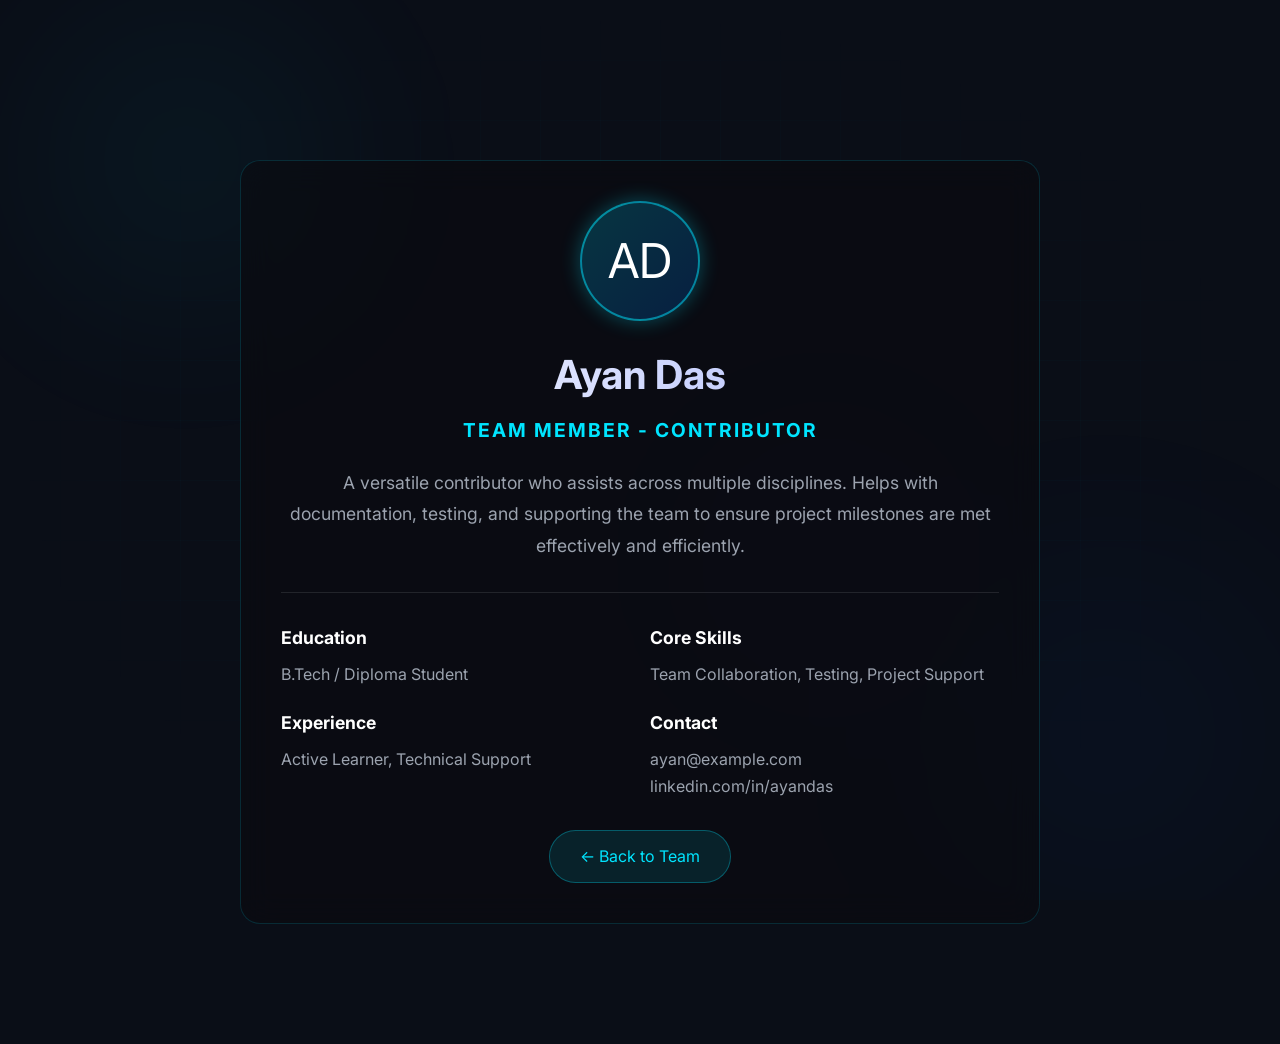
==== ayan.html @ 61c2eaf1 "Initial commit: Team About Us web page with member profiles" ====
<!DOCTYPE html>
<html lang="en">
<head>
    <meta charset="UTF-8">
    <meta name="viewport" content="width=device-width, initial-scale=1.0">
    <title>Ayan Das - Profile</title>
    <link rel="stylesheet" href="style.css">
    <style>
        .profile-wrapper {
            max-width: 800px;
            margin: 100px auto 40px auto;
            padding: 40px;
            background: rgba(10, 10, 15, 0.6);
            border: 1px solid rgba(0, 229, 255, 0.15);
            border-radius: 20px;
            backdrop-filter: blur(16px);
            text-align: center;
        }
        .profile-avatar {
            width: 120px;
            height: 120px;
            border-radius: 50%;
            background: linear-gradient(135deg, rgba(0, 229, 255, 0.2), rgba(0, 114, 255, 0.2));
            display: flex;
            align-items: center;
            justify-content: center;
            font-size: 3rem;
            color: #fff;
            margin: 0 auto 20px auto;
            border: 2px solid rgba(0, 229, 255, 0.5);
            box-shadow: 0 0 20px rgba(0, 229, 255, 0.3);
        }
        .profile-name {
            font-size: 2.5rem;
            margin-bottom: 5px;
            background: linear-gradient(to right, #fff, #a5b4fc);
            -webkit-background-clip: text;
            -webkit-text-fill-color: transparent;
        }
        .profile-role {
            font-size: 1.2rem;
            color: #00e5ff;
            margin-bottom: 20px;
            text-transform: uppercase;
            letter-spacing: 2px;
        }
        .profile-bio {
            color: #9ca3af;
            font-size: 1.1rem;
            line-height: 1.8;
            margin-bottom: 30px;
        }
        .profile-details {
            display: grid;
            grid-template-columns: 1fr 1fr;
            gap: 20px;
            text-align: left;
            margin-top: 30px;
            border-top: 1px solid rgba(255, 255, 255, 0.1);
            padding-top: 30px;
        }
        .detail-item h4 {
            color: #fff;
            font-size: 1.1rem;
            margin-bottom: 8px;
        }
        .detail-item p {
            color: #9ca3af;
        }
        .back-btn {
            display: inline-block;
            margin-top: 30px;
            padding: 12px 30px;
            background: rgba(0, 229, 255, 0.1);
            border: 1px solid rgba(0, 229, 255, 0.3);
            color: #00e5ff;
            text-decoration: none;
            border-radius: 30px;
            transition: all 0.3s ease;
        }
        .back-btn:hover {
            background: rgba(0, 229, 255, 0.2);
            box-shadow: 0 0 15px rgba(0, 229, 255, 0.4);
            color: #fff;
        }
        @media (max-width: 600px) {
            .profile-details {
                grid-template-columns: 1fr;
            }
        }
    </style>
</head>
<body>
    <div class="bg-canvas" aria-hidden="true">
        <div class="bg-orb bg-orb--cyan"></div>
        <div class="bg-orb bg-orb--blue"></div>
        <div class="bg-orb bg-orb--purple"></div>
    </div>
    <div class="bg-grid" aria-hidden="true"></div>

    <main class="page-wrapper">
        <div class="profile-wrapper">
            <div class="profile-avatar">AD</div>
            <h1 class="profile-name">Ayan Das</h1>
            <h2 class="profile-role">Team Member - Contributor</h2>
            <div class="profile-bio">
                A versatile contributor who assists across multiple disciplines. Helps with documentation, testing, and supporting the team to ensure project milestones are met effectively and efficiently.
            </div>
            
            <div class="profile-details">
                <div class="detail-item">
                    <h4>Education</h4>
                    <p>B.Tech / Diploma Student</p>
                </div>
                <div class="detail-item">
                    <h4>Core Skills</h4>
                    <p>Team Collaboration, Testing, Project Support</p>
                </div>
                <div class="detail-item">
                    <h4>Experience</h4>
                    <p>Active Learner, Technical Support</p>
                </div>
                <div class="detail-item">
                    <h4>Contact</h4>
                    <p>ayan@example.com <br> linkedin.com/in/ayandas</p>
                </div>
            </div>

            <a href="index.html" class="back-btn">← Back to Team</a>
        </div>
    </main>
</body>
</html>
---- style.css ----
/* ===== IMPORTS ===== */
@import url('https://fonts.googleapis.com/css2?family=Inter:wght@300;400;500;600;700;800;900&family=JetBrains+Mono:wght@400;500&display=swap');

/* ===== DESIGN TOKENS ===== */
:root {
  --bg-primary: #0a0e17;
  --bg-secondary: #0f1923;
  --bg-card: rgba(15, 25, 40, 0.85);
  --bg-card-hover: rgba(20, 35, 55, 0.9);
  --bg-glass: rgba(255, 255, 255, 0.03);
  --bg-glass-hover: rgba(255, 255, 255, 0.06);

  --accent-cyan: #00e5ff;
  --accent-blue: #0072ff;
  --accent-purple: #7c3aed;
  --accent-pink: #ec4899;
  --accent-teal: #14b8a6;

  --gradient-hero: linear-gradient(135deg, #0a0e17 0%, #0d1b2a 30%, #1b2838 60%, #0f1923 100%);
  --gradient-accent: linear-gradient(135deg, var(--accent-cyan), var(--accent-blue));
  --gradient-accent-warm: linear-gradient(135deg, var(--accent-purple), var(--accent-pink));
  --gradient-card: linear-gradient(145deg, rgba(0, 229, 255, 0.08) 0%, rgba(0, 114, 255, 0.04) 100%);
  --gradient-glow: radial-gradient(600px circle at var(--mouse-x, 50%) var(--mouse-y, 50%), rgba(0, 229, 255, 0.06), transparent 40%);

  --text-primary: #e8edf5;
  --text-secondary: #8b99ad;
  --text-muted: #5a6a80;
  --text-accent: var(--accent-cyan);

  --border-subtle: rgba(0, 229, 255, 0.08);
  --border-default: rgba(0, 229, 255, 0.15);
  --border-glow: rgba(0, 229, 255, 0.3);

  --shadow-sm: 0 2px 8px rgba(0, 0, 0, 0.3);
  --shadow-md: 0 8px 32px rgba(0, 0, 0, 0.4);
  --shadow-lg: 0 16px 64px rgba(0, 0, 0, 0.5);
  --shadow-glow: 0 0 30px rgba(0, 229, 255, 0.15);
  --shadow-glow-strong: 0 0 60px rgba(0, 229, 255, 0.25);

  --radius-sm: 8px;
  --radius-md: 14px;
  --radius-lg: 20px;
  --radius-xl: 28px;
  --radius-full: 9999px;

  --font-sans: 'Inter', -apple-system, BlinkMacSystemFont, 'Segoe UI', sans-serif;
  --font-mono: 'JetBrains Mono', ui-monospace, monospace;

  --transition-fast: 0.15s ease;
  --transition-base: 0.3s ease;
  --transition-slow: 0.5s ease;
  --transition-spring: 0.4s cubic-bezier(0.175, 0.885, 0.32, 1.275);
}

/* ===== RESET & BASE ===== */
*,
*::before,
*::after {
  box-sizing: border-box;
  margin: 0;
  padding: 0;
}

html {
  scroll-behavior: smooth;
  -webkit-font-smoothing: antialiased;
  -moz-osx-font-smoothing: grayscale;
}

body {
  font-family: var(--font-sans);
  background: var(--bg-primary);
  color: var(--text-primary);
  min-height: 100vh;
  overflow-x: hidden;
  line-height: 1.7;
}

a {
  text-decoration: none;
  color: inherit;
}

ul {
  list-style: none;
}

img {
  max-width: 100%;
  display: block;
}

/* ===== ANIMATED BACKGROUND ===== */
.bg-canvas {
  position: fixed;
  inset: 0;
  z-index: 0;
  overflow: hidden;
  pointer-events: none;
}

.bg-orb {
  position: absolute;
  border-radius: 50%;
  filter: blur(80px);
  opacity: 0.4;
  animation: orbFloat 20s ease-in-out infinite;
}

.bg-orb--cyan {
  width: 500px;
  height: 500px;
  background: radial-gradient(circle, rgba(0, 229, 255, 0.15), transparent 70%);
  top: -10%;
  left: -5%;
  animation-delay: 0s;
}

.bg-orb--blue {
  width: 600px;
  height: 600px;
  background: radial-gradient(circle, rgba(0, 114, 255, 0.12), transparent 70%);
  bottom: -15%;
  right: -10%;
  animation-delay: -7s;
}

.bg-orb--purple {
  width: 400px;
  height: 400px;
  background: radial-gradient(circle, rgba(124, 58, 237, 0.1), transparent 70%);
  top: 40%;
  right: 20%;
  animation-delay: -14s;
}

@keyframes orbFloat {

  0%,
  100% {
    transform: translate(0, 0) scale(1);
  }

  25% {
    transform: translate(30px, -50px) scale(1.1);
  }

  50% {
    transform: translate(-20px, 30px) scale(0.95);
  }

  75% {
    transform: translate(40px, 20px) scale(1.05);
  }
}

/* Particle grid */
.bg-grid {
  position: fixed;
  inset: 0;
  z-index: 0;
  background-image:
    linear-gradient(rgba(0, 229, 255, 0.03) 1px, transparent 1px),
    linear-gradient(90deg, rgba(0, 229, 255, 0.03) 1px, transparent 1px);
  background-size: 60px 60px;
  mask-image: radial-gradient(ellipse at center, black 30%, transparent 70%);
  -webkit-mask-image: radial-gradient(ellipse at center, black 30%, transparent 70%);
  pointer-events: none;
}

/* ===== MAIN CONTAINER ===== */
.page-wrapper {
  position: relative;
  z-index: 1;
  max-width: 1100px;
  margin: 0 auto;
  padding: 60px 24px 80px;
}

/* ===== HEADER / HERO ===== */
.hero {
  text-align: center;
  padding: 40px 0 60px;
  position: relative;
}

.hero__badge {
  display: inline-flex;
  align-items: center;
  gap: 8px;
  padding: 8px 20px;
  background: var(--bg-glass);
  border: 1px solid var(--border-subtle);
  border-radius: var(--radius-full);
  font-size: 0.8rem;
  font-weight: 500;
  color: var(--text-secondary);
  letter-spacing: 0.08em;
  text-transform: uppercase;
  margin-bottom: 32px;
  backdrop-filter: blur(12px);
  animation: fadeInDown 0.8s ease forwards;
}

.hero__badge-dot {
  width: 6px;
  height: 6px;
  border-radius: 50%;
  background: var(--accent-cyan);
  box-shadow: 0 0 8px var(--accent-cyan);
  animation: pulse 2s ease-in-out infinite;
}

@keyframes pulse {

  0%,
  100% {
    opacity: 1;
    transform: scale(1);
  }

  50% {
    opacity: 0.5;
    transform: scale(0.8);
  }
}

.hero__logo {
  width: 100px;
  height: 100px;
  margin: 0 auto 30px;
  position: relative;
  animation: fadeInUp 0.8s ease 0.2s both;
}

.hero__logo-ring {
  position: absolute;
  inset: -8px;
  border-radius: 50%;
  border: 2px solid var(--border-subtle);
  animation: spinSlow 20s linear infinite;
}

.hero__logo-ring::before {
  content: '';
  position: absolute;
  top: -3px;
  left: 50%;
  width: 6px;
  height: 6px;
  border-radius: 50%;
  background: var(--accent-cyan);
  box-shadow: 0 0 12px var(--accent-cyan);
}

@keyframes spinSlow {
  from {
    transform: rotate(0deg);
  }

  to {
    transform: rotate(360deg);
  }
}

.hero__logo-img {
  width: 100%;
  height: 100%;
  object-fit: contain;
  filter: drop-shadow(0 0 20px rgba(0, 229, 255, 0.4));
  position: relative;
  z-index: 1;
}

.hero__title {
  font-size: clamp(2.5rem, 6vw, 4rem);
  font-weight: 800;
  letter-spacing: -0.03em;
  line-height: 1.1;
  margin-bottom: 16px;
  animation: fadeInUp 0.8s ease 0.3s both;
}

.hero__title-gradient {
  background: var(--gradient-accent);
  -webkit-background-clip: text;
  -webkit-text-fill-color: transparent;
  background-clip: text;
}

.hero__subtitle {
  font-size: clamp(1rem, 2.5vw, 1.25rem);
  color: var(--text-secondary);
  max-width: 600px;
  margin: 0 auto 40px;
  font-weight: 400;
  line-height: 1.7;
  animation: fadeInUp 0.8s ease 0.4s both;
}

.hero__divider {
  width: 80px;
  height: 3px;
  background: var(--gradient-accent);
  border: none;
  border-radius: var(--radius-full);
  margin: 0 auto;
  animation: fadeInUp 0.8s ease 0.5s both;
}

/* ===== SECTION LAYOUT ===== */
.section {
  margin-top: 70px;
  animation: fadeInUp 0.8s ease forwards;
}

.section__header {
  display: flex;
  align-items: center;
  gap: 14px;
  margin-bottom: 28px;
}

.section__icon {
  width: 44px;
  height: 44px;
  border-radius: var(--radius-md);
  background: var(--gradient-card);
  border: 1px solid var(--border-subtle);
  display: flex;
  align-items: center;
  justify-content: center;
  color: var(--accent-cyan);
  font-size: 1.2rem;
  flex-shrink: 0;
}

.section__title {
  font-size: 1.5rem;
  font-weight: 700;
  letter-spacing: -0.02em;
  color: var(--text-primary);
}

/* ===== ABOUT CARD (Glassmorphism) ===== */
.about-card {
  background: var(--bg-card);
  border: 1px solid var(--border-subtle);
  border-radius: var(--radius-lg);
  padding: 40px;
  backdrop-filter: blur(20px);
  position: relative;
  overflow: hidden;
  transition: border-color var(--transition-base), box-shadow var(--transition-base);
}

.about-card:hover {
  border-color: var(--border-default);
  box-shadow: var(--shadow-glow);
}

.about-card::before {
  content: '';
  position: absolute;
  top: 0;
  left: 0;
  right: 0;
  height: 1px;
  background: linear-gradient(90deg, transparent, var(--accent-cyan), transparent);
  opacity: 0.5;
}

.about-card__text {
  font-size: 1.05rem;
  color: var(--text-secondary);
  line-height: 1.85;
  max-width: 800px;
}

/* ===== MISSION ITEMS ===== */
.mission-grid {
  display: grid;
  grid-template-columns: repeat(auto-fit, minmax(280px, 1fr));
  gap: 20px;
}

.mission-item {
  background: var(--bg-card);
  border: 1px solid var(--border-subtle);
  border-radius: var(--radius-md);
  padding: 28px;
  position: relative;
  overflow: hidden;
  transition: all var(--transition-base);
  cursor: default;
}

.mission-item:hover {
  border-color: var(--border-default);
  transform: translateY(-4px);
  box-shadow: var(--shadow-glow);
}

.mission-item::after {
  content: '';
  position: absolute;
  bottom: 0;
  left: 0;
  right: 0;
  height: 2px;
  background: var(--gradient-accent);
  transform: scaleX(0);
  transition: transform var(--transition-base);
}

.mission-item:hover::after {
  transform: scaleX(1);
}

.mission-item__icon {
  width: 40px;
  height: 40px;
  border-radius: var(--radius-sm);
  background: rgba(0, 229, 255, 0.1);
  display: flex;
  align-items: center;
  justify-content: center;
  margin-bottom: 16px;
  font-size: 1.1rem;
  color: var(--accent-cyan);
  transition: all var(--transition-base);
}

.mission-item:hover .mission-item__icon {
  background: rgba(0, 229, 255, 0.18);
  box-shadow: 0 0 20px rgba(0, 229, 255, 0.15);
}

.mission-item__title {
  font-size: 1rem;
  font-weight: 600;
  margin-bottom: 8px;
  color: var(--text-primary);
}

.mission-item__desc {
  font-size: 0.9rem;
  color: var(--text-secondary);
  line-height: 1.65;
}

/* ===== TEAM SECTION ===== */
.team-grid {
  display: grid;
  gap: 20px;
}

.team-grid--front {
  grid-template-columns: repeat(4, 1fr);
}

.team-grid--back {
  grid-template-columns: repeat(2, 1fr);
  max-width: 520px;
  margin: 20px auto 0;
}

.team-card {
  background: var(--bg-card);
  border: 1px solid var(--border-subtle);
  border-radius: var(--radius-lg);
  padding: 32px 24px;
  text-align: center;
  position: relative;
  overflow: hidden;
  transition: all var(--transition-base);
  cursor: default;
}

.team-card:hover {
  border-color: var(--border-glow);
  transform: translateY(-6px);
  box-shadow: var(--shadow-glow-strong);
}

.team-card__avatar {
  width: 80px;
  height: 80px;
  border-radius: 50%;
  margin: 0 auto 20px;
  position: relative;
}

.team-card__avatar-ring {
  position: absolute;
  inset: -4px;
  border-radius: 50%;
  border: 2px solid var(--border-default);
  transition: border-color var(--transition-base);
}

.team-card:hover .team-card__avatar-ring {
  border-color: var(--accent-cyan);
  box-shadow: 0 0 20px rgba(0, 229, 255, 0.2);
}

.team-card__avatar-inner {
  width: 100%;
  height: 100%;
  border-radius: 50%;
  display: flex;
  align-items: center;
  justify-content: center;
  font-size: 1.8rem;
  font-weight: 700;
  color: var(--accent-cyan);
  position: relative;
  overflow: hidden;
}

.team-card__avatar-bg {
  position: absolute;
  inset: 0;
  border-radius: 50%;
  opacity: 0.15;
}

/* Front row avatar backgrounds */
.team-grid--front .team-card:nth-child(1) .team-card__avatar-bg {
  background: var(--gradient-accent);
}

.team-grid--front .team-card:nth-child(2) .team-card__avatar-bg {
  background: linear-gradient(135deg, var(--accent-blue), var(--accent-purple));
}

.team-grid--front .team-card:nth-child(3) .team-card__avatar-bg {
  background: linear-gradient(135deg, var(--accent-pink), var(--accent-purple));
}

.team-grid--front .team-card:nth-child(4) .team-card__avatar-bg {
  background: linear-gradient(135deg, var(--accent-cyan), var(--accent-teal));
}

/* Back row avatar backgrounds */
.team-grid--back .team-card:nth-child(1) .team-card__avatar-bg {
  background: linear-gradient(135deg, var(--accent-teal), var(--accent-cyan));
}

.team-grid--back .team-card:nth-child(2) .team-card__avatar-bg {
  background: linear-gradient(135deg, var(--accent-blue), var(--accent-cyan));
}

/* Front row avatar text colors */
.team-grid--front .team-card:nth-child(1) .team-card__avatar-inner {
  color: var(--accent-cyan);
}

.team-grid--front .team-card:nth-child(2) .team-card__avatar-inner {
  color: var(--accent-purple);
}

.team-grid--front .team-card:nth-child(3) .team-card__avatar-inner {
  color: var(--accent-pink);
}

.team-grid--front .team-card:nth-child(4) .team-card__avatar-inner {
  color: var(--accent-cyan);
}

/* Back row avatar text colors */
.team-grid--back .team-card:nth-child(1) .team-card__avatar-inner {
  color: var(--accent-teal);
}

.team-grid--back .team-card:nth-child(2) .team-card__avatar-inner {
  color: var(--accent-cyan);
}

.team-card__name {
  font-size: 1.05rem;
  font-weight: 650;
  margin-bottom: 6px;
  color: var(--text-primary);
}

.team-card__role {
  font-size: 0.82rem;
  font-weight: 500;
  color: var(--text-muted);
  letter-spacing: 0.03em;
  text-transform: uppercase;
}

.team-card__role-tag {
  display: inline-block;
  margin-top: 10px;
  padding: 4px 14px;
  background: rgba(0, 229, 255, 0.08);
  border: 1px solid var(--border-subtle);
  border-radius: var(--radius-full);
  font-size: 0.72rem;
  font-weight: 500;
  color: var(--accent-cyan);
  letter-spacing: 0.04em;
  text-transform: uppercase;
}

/* Front row role-tag colors */
.team-grid--front .team-card:nth-child(2) .team-card__role-tag {
  background: rgba(124, 58, 237, 0.08);
  border-color: rgba(124, 58, 237, 0.15);
  color: var(--accent-purple);
}

.team-grid--front .team-card:nth-child(3) .team-card__role-tag {
  background: rgba(236, 72, 153, 0.08);
  border-color: rgba(236, 72, 153, 0.15);
  color: var(--accent-pink);
}

.team-grid--front .team-card:nth-child(4) .team-card__role-tag {
  background: rgba(20, 184, 166, 0.08);
  border-color: rgba(20, 184, 166, 0.15);
  color: var(--accent-teal);
}

/* Back row role-tag colors */
.team-grid--back .team-card:nth-child(1) .team-card__role-tag {
  background: rgba(20, 184, 166, 0.08);
  border-color: rgba(20, 184, 166, 0.15);
  color: var(--accent-teal);
}

.team-grid--back .team-card:nth-child(2) .team-card__role-tag {
  background: rgba(0, 114, 255, 0.08);
  border-color: rgba(0, 114, 255, 0.15);
  color: var(--accent-blue);
}

/* ===== STATS BAR ===== */
.stats-bar {
  display: grid;
  grid-template-columns: repeat(auto-fit, minmax(150px, 1fr));
  gap: 20px;
  margin-top: 70px;
}

.stat {
  text-align: center;
  padding: 28px 16px;
  background: var(--bg-card);
  border: 1px solid var(--border-subtle);
  border-radius: var(--radius-md);
  transition: all var(--transition-base);
}

.stat:hover {
  border-color: var(--border-default);
  transform: translateY(-2px);
}

.stat__value {
  font-size: 2rem;
  font-weight: 800;
  background: var(--gradient-accent);
  -webkit-background-clip: text;
  -webkit-text-fill-color: transparent;
  background-clip: text;
  line-height: 1.2;
  margin-bottom: 6px;
}

.stat__label {
  font-size: 0.82rem;
  color: var(--text-muted);
  font-weight: 500;
  text-transform: uppercase;
  letter-spacing: 0.06em;
}

/* ===== CTA SECTION ===== */
.cta {
  margin-top: 80px;
  text-align: center;
  padding: 50px 30px;
  background: var(--bg-card);
  border: 1px solid var(--border-subtle);
  border-radius: var(--radius-xl);
  position: relative;
  overflow: hidden;
}

.cta::before {
  content: '';
  position: absolute;
  inset: 0;
  background: var(--gradient-card);
  pointer-events: none;
}

.cta__title {
  font-size: 1.6rem;
  font-weight: 700;
  margin-bottom: 12px;
  position: relative;
}

.cta__desc {
  font-size: 1rem;
  color: var(--text-secondary);
  margin-bottom: 30px;
  position: relative;
}

.cta__btn {
  display: inline-flex;
  align-items: center;
  gap: 10px;
  padding: 16px 36px;
  background: var(--gradient-accent);
  color: var(--bg-primary);
  border: none;
  border-radius: var(--radius-full);
  font-family: var(--font-sans);
  font-size: 1rem;
  font-weight: 600;
  cursor: pointer;
  position: relative;
  overflow: hidden;
  transition: all var(--transition-base);
  box-shadow: 0 4px 20px rgba(0, 229, 255, 0.3);
  text-decoration: none;
}

.cta__btn:hover {
  transform: translateY(-2px);
  box-shadow: 0 8px 30px rgba(0, 229, 255, 0.45);
}

.cta__btn::after {
  content: '';
  position: absolute;
  inset: 0;
  background: linear-gradient(135deg, rgba(255, 255, 255, 0.2), transparent);
  opacity: 0;
  transition: opacity var(--transition-base);
}

.cta__btn:hover::after {
  opacity: 1;
}

.cta__btn-arrow {
  transition: transform var(--transition-base);
}

.cta__btn:hover .cta__btn-arrow {
  transform: translateX(4px);
}

/* ===== FOOTER ===== */
.footer {
  margin-top: 80px;
  padding: 30px 0;
  border-top: 1px solid var(--border-subtle);
  text-align: center;
}

.footer__text {
  font-size: 0.85rem;
  color: var(--text-muted);
}

.footer__heart {
  color: var(--accent-pink);
  display: inline-block;
  animation: heartbeat 1.5s ease-in-out infinite;
}

@keyframes heartbeat {

  0%,
  100% {
    transform: scale(1);
  }

  50% {
    transform: scale(1.2);
  }
}

/* ===== SCROLL ANIMATIONS ===== */
@keyframes fadeInUp {
  from {
    opacity: 0;
    transform: translateY(30px);
  }

  to {
    opacity: 1;
    transform: translateY(0);
  }
}

@keyframes fadeInDown {
  from {
    opacity: 0;
    transform: translateY(-20px);
  }

  to {
    opacity: 1;
    transform: translateY(0);
  }
}

.reveal {
  opacity: 0;
  transform: translateY(30px);
  transition: opacity 0.7s ease, transform 0.7s ease;
}

.reveal.visible {
  opacity: 1;
  transform: translateY(0);
}

.reveal--delay-1 {
  transition-delay: 0.1s;
}

.reveal--delay-2 {
  transition-delay: 0.2s;
}

.reveal--delay-3 {
  transition-delay: 0.3s;
}

.reveal--delay-4 {
  transition-delay: 0.4s;
}

.reveal--delay-5 {
  transition-delay: 0.5s;
}

.reveal--delay-6 {
  transition-delay: 0.6s;
}

/* ===== FLOATING CORNER DECORATION ===== */
.corner-deco {
  position: fixed;
  bottom: 30px;
  right: 30px;
  opacity: 0.4;
  z-index: 0;
  animation: spinSlow 30s linear infinite;
  pointer-events: none;
}

/* ===== RESPONSIVE ===== */
@media (max-width: 768px) {
  .page-wrapper {
    padding: 30px 16px 50px;
  }

  .hero {
    padding: 20px 0 40px;
  }

  .about-card {
    padding: 28px 22px;
  }

  .team-grid--front {
    grid-template-columns: repeat(2, 1fr);
    gap: 14px;
  }

  .team-grid--back {
    max-width: 100%;
    grid-template-columns: repeat(2, 1fr);
    gap: 14px;
  }

  .team-card {
    padding: 24px 16px;
  }

  .team-card__avatar {
    width: 64px;
    height: 64px;
  }

  .stats-bar {
    grid-template-columns: repeat(2, 1fr);
  }

  .mission-grid {
    grid-template-columns: 1fr;
  }

  .cta {
    padding: 36px 20px;
  }
}

@media (max-width: 480px) {
  .team-grid--front {
    grid-template-columns: 1fr 1fr;
  }

  .team-grid--back {
    grid-template-columns: 1fr 1fr;
  }

  .stats-bar {
    grid-template-columns: 1fr 1fr;
    gap: 12px;
  }

  .stat {
    padding: 20px 12px;
  }

  .stat__value {
    font-size: 1.5rem;
  }
}
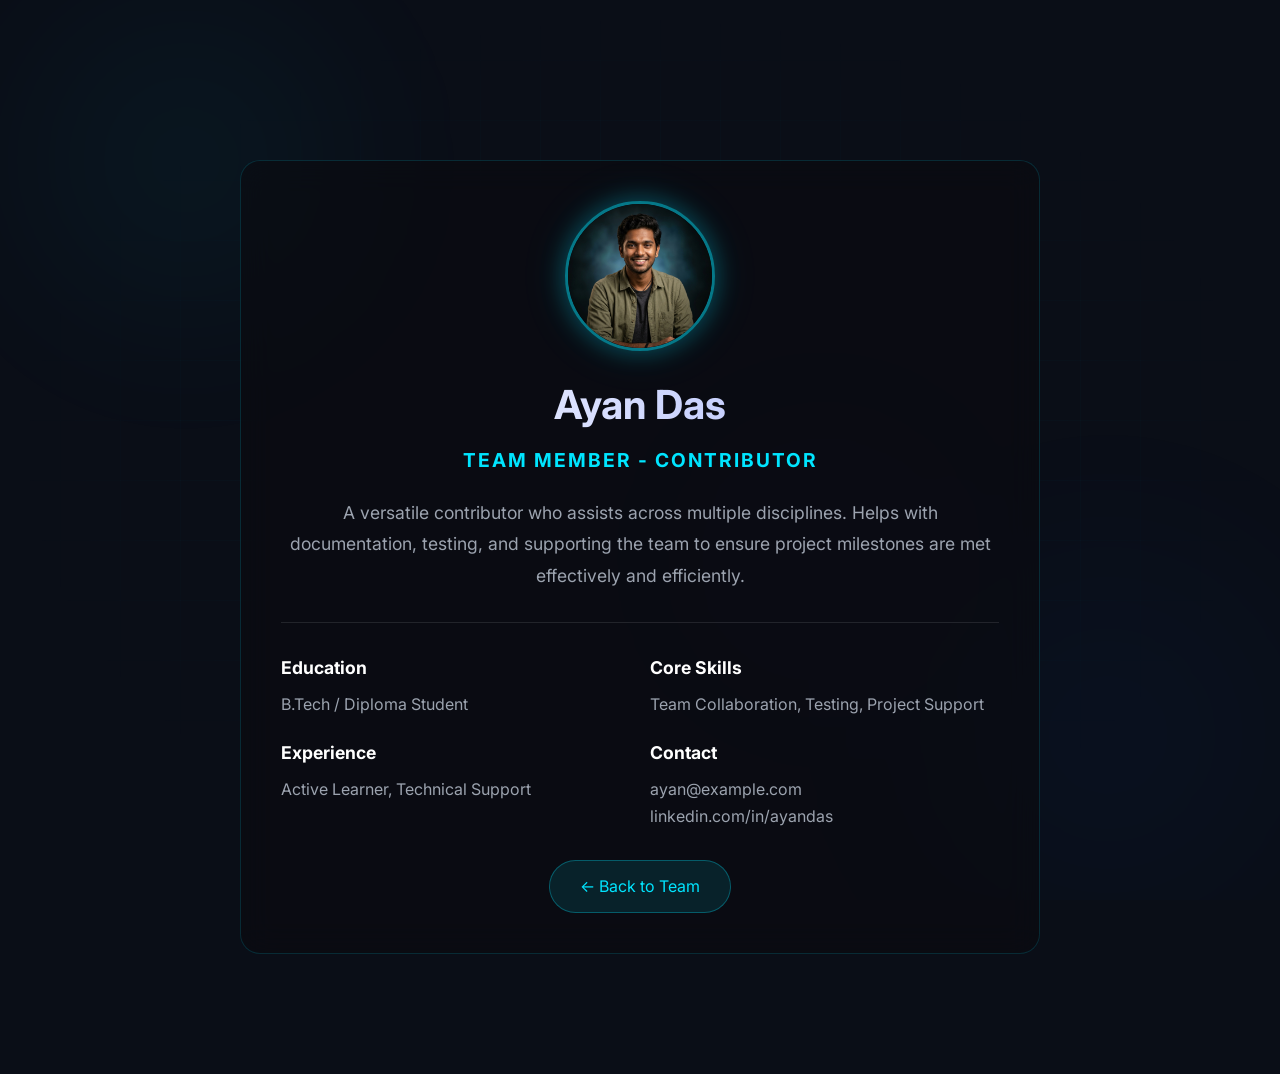
==== commit 538a0e85: "Add member profile images and update Who We Are section" ====
--- a/ayan.html
+++ b/ayan.html
@@ -17,18 +17,19 @@
             text-align: center;
         }
         .profile-avatar {
-            width: 120px;
-            height: 120px;
+            width: 150px;
+            height: 150px;
             border-radius: 50%;
-            background: linear-gradient(135deg, rgba(0, 229, 255, 0.2), rgba(0, 114, 255, 0.2));
-            display: flex;
-            align-items: center;
-            justify-content: center;
-            font-size: 3rem;
-            color: #fff;
             margin: 0 auto 20px auto;
-            border: 2px solid rgba(0, 229, 255, 0.5);
-            box-shadow: 0 0 20px rgba(0, 229, 255, 0.3);
+            border: 3px solid rgba(0, 229, 255, 0.5);
+            box-shadow: 0 0 25px rgba(0, 229, 255, 0.3), 0 0 50px rgba(0, 229, 255, 0.1);
+            overflow: hidden;
+        }
+        .profile-avatar img {
+            width: 100%;
+            height: 100%;
+            object-fit: cover;
+            display: block;
         }
         .profile-name {
             font-size: 2.5rem;
@@ -100,7 +101,7 @@
 
     <main class="page-wrapper">
         <div class="profile-wrapper">
-            <div class="profile-avatar">AD</div>
+            <div class="profile-avatar"><img src="images/ayan.png" alt="Ayan Das"></div>
             <h1 class="profile-name">Ayan Das</h1>
             <h2 class="profile-role">Team Member - Contributor</h2>
             <div class="profile-bio">
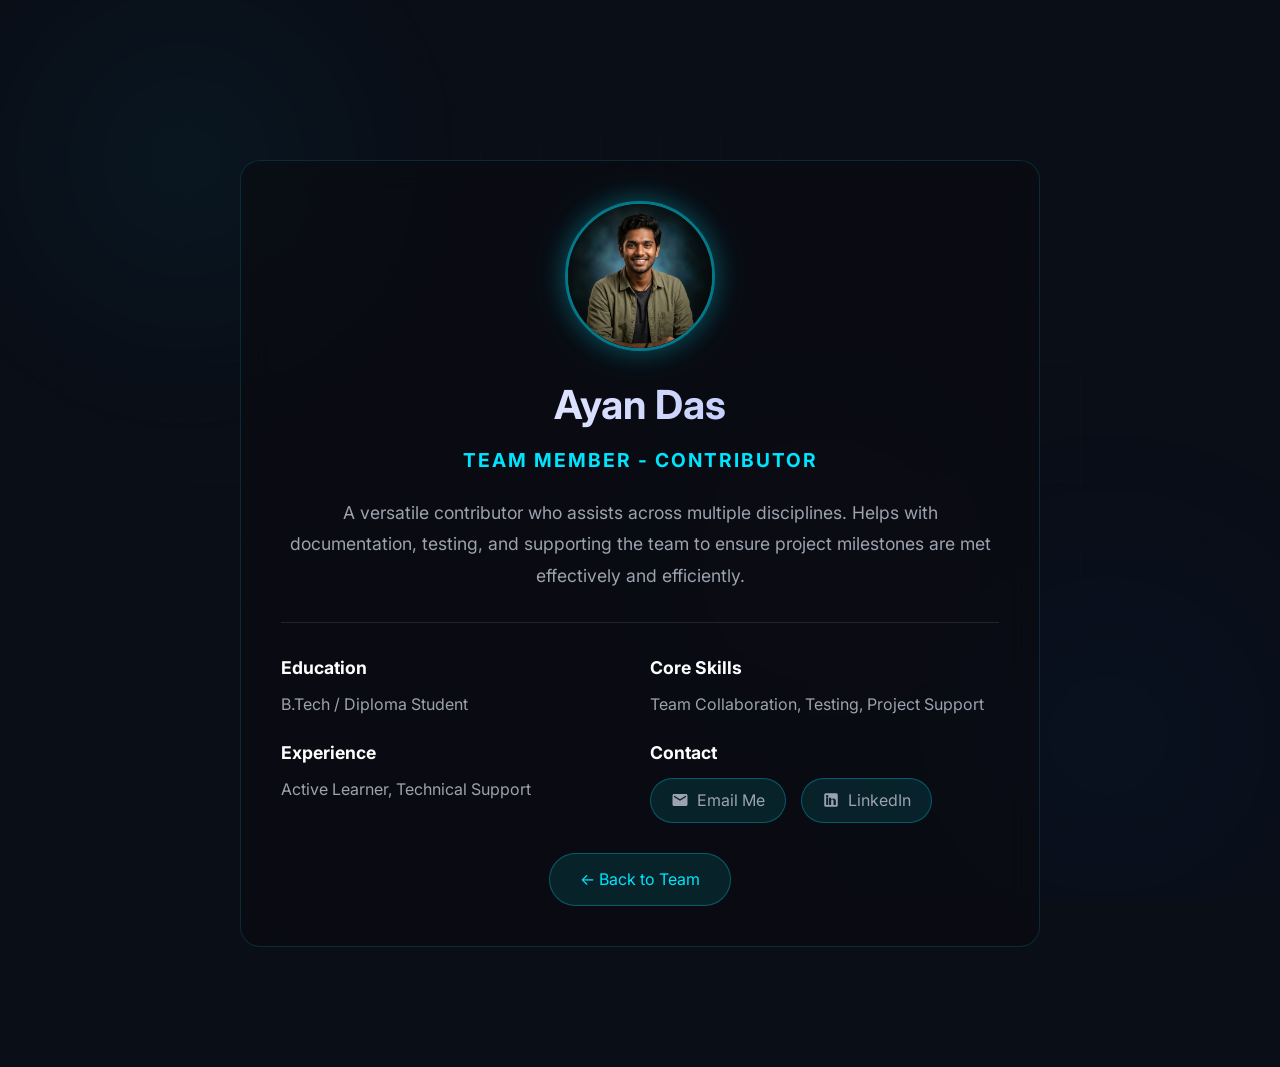
==== commit 61fc139c: "Enhance team member profiles with clickable mail buttons and image modal" ====
--- a/ayan.html
+++ b/ayan.html
@@ -68,6 +68,18 @@
         .detail-item p {
             color: #9ca3af;
         }
+
+        .detail-item a {
+            color: #9ca3af;
+            text-decoration: none;
+            transition: color 0.3s ease;
+        }
+
+        .detail-item a:hover {
+            color: #00e5ff;
+            text-decoration: underline;
+        }
+
         .back-btn {
             display: inline-block;
             margin-top: 30px;
@@ -88,6 +100,67 @@
             .profile-details {
                 grid-template-columns: 1fr;
             }
+        }
+        /* Image Modal Styles */
+        .image-modal {
+            display: none;
+            position: fixed;
+            z-index: 1000;
+            padding-top: 50px;
+            left: 0;
+            top: 0;
+            width: 100%;
+            height: 100%;
+            background-color: rgba(10, 14, 23, 0.9);
+            backdrop-filter: blur(10px);
+            opacity: 0;
+            transition: opacity 0.3s ease;
+        }
+
+        .image-modal.show {
+            display: flex;
+            justify-content: center;
+            align-items: center;
+            padding-top: 0;
+            opacity: 1;
+        }
+
+        .modal-content {
+            margin: auto;
+            display: block;
+            width: 90%;
+            max-width: 400px;
+            border-radius: 50%;
+            border: 4px solid #00e5ff;
+            box-shadow: 0 0 50px rgba(0, 229, 255, 0.4);
+            transform: scale(0.8);
+            transition: transform 0.3s cubic-bezier(0.175, 0.885, 0.32, 1.275);
+            object-fit: cover;
+            aspect-ratio: 1/1;
+        }
+
+        .image-modal.show .modal-content {
+            transform: scale(1);
+        }
+
+        .close-modal {
+            position: absolute;
+            top: 30px;
+            right: 40px;
+            color: #8b99ad;
+            font-size: 50px;
+            font-weight: 300;
+            transition: color 0.3s ease;
+            cursor: pointer;
+            z-index: 1001;
+        }
+
+        .close-modal:hover {
+            color: #00e5ff;
+        }
+
+        .profile-avatar img {
+            cursor: zoom-in;
         }
     </style>
 </head>
@@ -121,14 +194,60 @@
                     <h4>Experience</h4>
                     <p>Active Learner, Technical Support</p>
                 </div>
-                <div class="detail-item">
+                <div class="detail-item" style="position: relative; z-index: 10;">
                     <h4>Contact</h4>
-                    <p>ayan@example.com <br> linkedin.com/in/ayandas</p>
+                    <div style="display: flex; gap: 15px; margin-top: 10px; flex-wrap: wrap;">
+                        <a href="https://mail.google.com/mail/?view=cm&fs=1&to=ayandas1702@gmail.com&su=Regarding%20Project%20Collaboration%20-%20Ayan%20Das&body=Hello%20Ayan%2C%20I%20want%20to%20connect%20with%20you." target="_blank" class="back-btn" style="margin-top: 0; padding: 8px 20px; display: inline-flex; align-items: center; gap: 8px;">
+                            <svg viewBox="0 0 24 24" width="18" height="18" style="fill: currentColor;"><path d="M20 4H4c-1.1 0-1.99.9-1.99 2L2 18c0 1.1.9 2 2 2h16c1.1 0 2-.9 2-2V6c0-1.1-.9-2-2-2zm0 4l-8 5-8-5V6l8 5 8-5v2z"/></svg>
+                            Email Me
+                        </a>
+                        <a href="https://linkedin.com/in/ayandas" target="_blank" class="back-btn" style="margin-top: 0; padding: 8px 20px; display: inline-flex; align-items: center; gap: 8px;">
+                            <svg viewBox="0 0 24 24" width="18" height="18" style="fill: currentColor;"><path d="M19 3a2 2 0 0 1 2 2v14a2 2 0 0 1-2 2H5a2 2 0 0 1-2-2V5a2 2 0 0 1 2-2h14m-.5 15.5v-5.3a3.26 3.26 0 0 0-3.26-3.26c-1.85 0-2.58 1-3 1.6V9H9.37v9.5h2.88v-5.3c0-.28 0-.57.09-.77a1.6 1.6 0 0 1 1.5-1.07c1.06 0 1.48.81 1.48 2v5.14H18.5zM6.88 8.56a1.68 1.68 0 0 0 1.68-1.68c0-.93-.75-1.69-1.68-1.69a1.69 1.69 0 0 0-1.69 1.69c0 .93.76 1.68 1.69 1.68m1.39 9.94v-9.5H5.5v9.5h2.77z"/></svg>
+                            LinkedIn
+                        </a>
+                    </div>
                 </div>
             </div>
 
             <a href="index.html" class="back-btn">← Back to Team</a>
         </div>
     </main>
+    <!-- Image Modal -->
+    <div id="imageModal" class="image-modal">
+        <span class="close-modal">&times;</span>
+        <img class="modal-content" id="enlargedImg">
+    </div>
+
+    <script>
+        // Profile Photo Enlarge Logic
+        const modal = document.getElementById("imageModal");
+        const modalImg = document.getElementById("enlargedImg");
+        const closeBtn = document.querySelector(".close-modal");
+        
+        document.querySelectorAll('.profile-avatar img').forEach(img => {
+            img.addEventListener('click', function() {
+                modal.style.display = "flex";
+                // setTimeout for the transition to take effect
+                setTimeout(() => {
+                    modal.classList.add('show');
+                }, 10);
+                modalImg.src = this.src;
+            });
+        });
+
+        const closeModal = () => {
+            modal.classList.remove('show');
+            setTimeout(() => {
+                modal.style.display = "none";
+            }, 300); // match transition duration
+        };
+
+        closeBtn.addEventListener('click', closeModal);
+        modal.addEventListener('click', function(e) {
+            if (e.target !== modalImg) {
+                closeModal();
+            }
+        });
+    </script>
 </body>
 </html>
--- a/style.css
+++ b/style.css
@@ -518,6 +518,15 @@
   overflow: hidden;
 }
 
+.team-card__avatar-inner img {
+  width: 100%;
+  height: 100%;
+  object-fit: cover;
+  border-radius: 50%;
+  position: relative;
+  z-index: 1;
+}
+
 .team-card__avatar-bg {
   position: absolute;
   inset: 0;
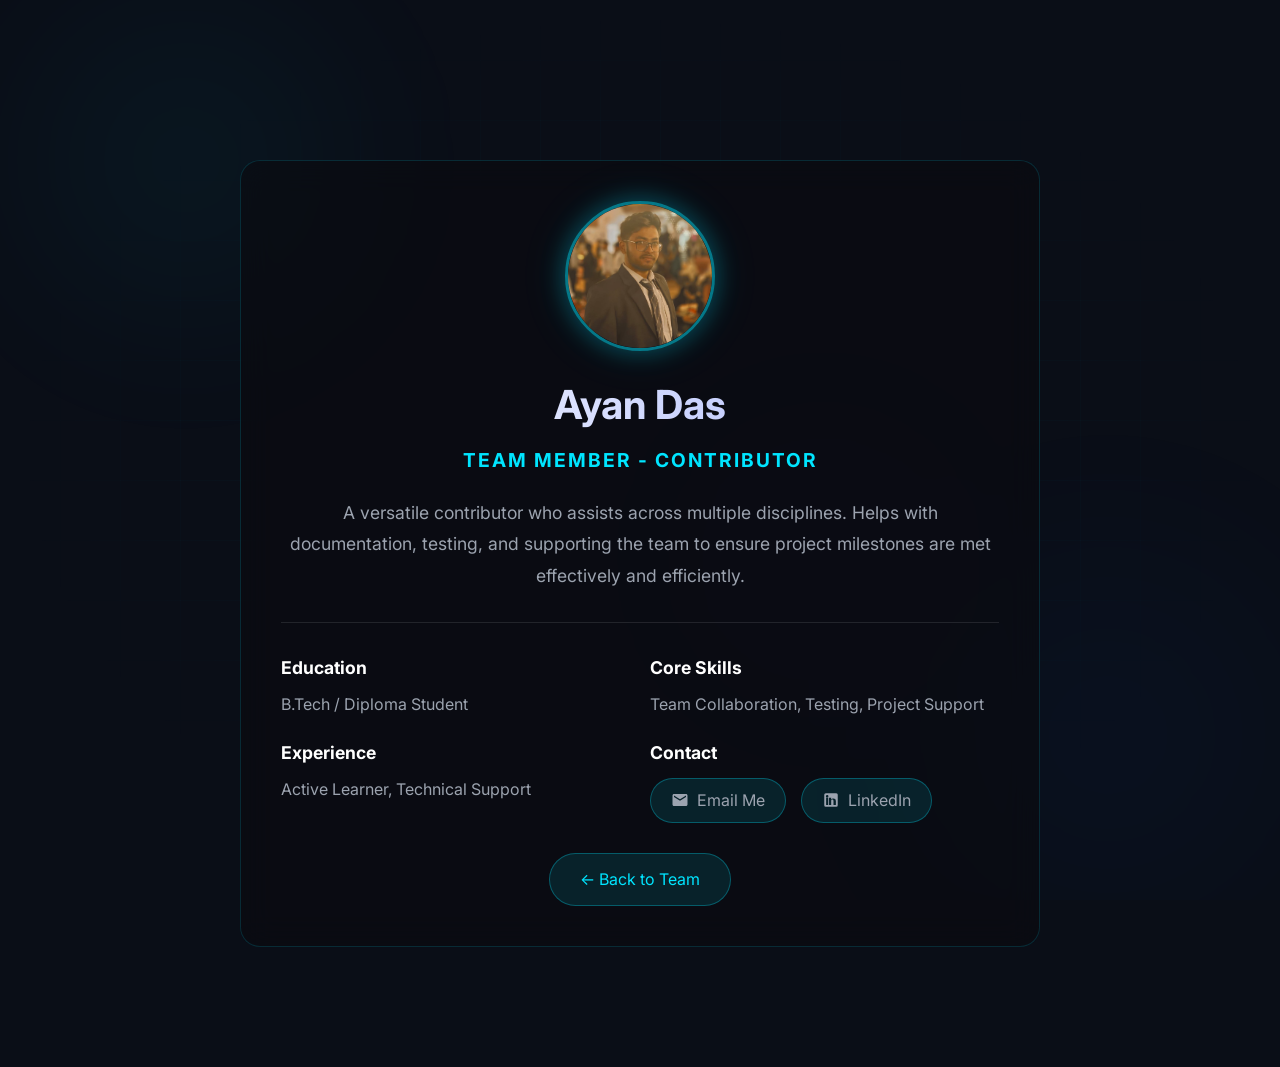
==== commit b827a11d: "Updated Krish and Prosenjit profiles, added read-more button, and refined bio text" ====
--- a/ayan.html
+++ b/ayan.html
@@ -1,5 +1,6 @@
 <!DOCTYPE html>
 <html lang="en">
+
 <head>
     <meta charset="UTF-8">
     <meta name="viewport" content="width=device-width, initial-scale=1.0">
@@ -16,6 +17,7 @@
             backdrop-filter: blur(16px);
             text-align: center;
         }
+
         .profile-avatar {
             width: 150px;
             height: 150px;
@@ -25,19 +27,23 @@
             box-shadow: 0 0 25px rgba(0, 229, 255, 0.3), 0 0 50px rgba(0, 229, 255, 0.1);
             overflow: hidden;
         }
+
         .profile-avatar img {
             width: 100%;
             height: 100%;
             object-fit: cover;
             display: block;
         }
+
         .profile-name {
             font-size: 2.5rem;
             margin-bottom: 5px;
             background: linear-gradient(to right, #fff, #a5b4fc);
             -webkit-background-clip: text;
+            background-clip: text;
             -webkit-text-fill-color: transparent;
         }
+
         .profile-role {
             font-size: 1.2rem;
             color: #00e5ff;
@@ -45,12 +51,14 @@
             text-transform: uppercase;
             letter-spacing: 2px;
         }
+
         .profile-bio {
             color: #9ca3af;
             font-size: 1.1rem;
             line-height: 1.8;
             margin-bottom: 30px;
         }
+
         .profile-details {
             display: grid;
             grid-template-columns: 1fr 1fr;
@@ -60,11 +68,13 @@
             border-top: 1px solid rgba(255, 255, 255, 0.1);
             padding-top: 30px;
         }
+
         .detail-item h4 {
             color: #fff;
             font-size: 1.1rem;
             margin-bottom: 8px;
         }
+
         .detail-item p {
             color: #9ca3af;
         }
@@ -91,16 +101,19 @@
             border-radius: 30px;
             transition: all 0.3s ease;
         }
+
         .back-btn:hover {
             background: rgba(0, 229, 255, 0.2);
             box-shadow: 0 0 15px rgba(0, 229, 255, 0.4);
             color: #fff;
         }
+
         @media (max-width: 600px) {
             .profile-details {
                 grid-template-columns: 1fr;
             }
         }
+
         /* Image Modal Styles */
         .image-modal {
             display: none;
@@ -164,6 +177,7 @@
         }
     </style>
 </head>
+
 <body>
     <div class="bg-canvas" aria-hidden="true">
         <div class="bg-orb bg-orb--cyan"></div>
@@ -174,13 +188,14 @@
 
     <main class="page-wrapper">
         <div class="profile-wrapper">
-            <div class="profile-avatar"><img src="images/ayan.png" alt="Ayan Das"></div>
+            <div class="profile-avatar"><img src="images/Ayan.jpeg" alt="Ayan Das"></div>
             <h1 class="profile-name">Ayan Das</h1>
             <h2 class="profile-role">Team Member - Contributor</h2>
             <div class="profile-bio">
-                A versatile contributor who assists across multiple disciplines. Helps with documentation, testing, and supporting the team to ensure project milestones are met effectively and efficiently.
+                A versatile contributor who assists across multiple disciplines. Helps with documentation, testing, and
+                supporting the team to ensure project milestones are met effectively and efficiently.
             </div>
-            
+
             <div class="profile-details">
                 <div class="detail-item">
                     <h4>Education</h4>
@@ -197,12 +212,21 @@
                 <div class="detail-item" style="position: relative; z-index: 10;">
                     <h4>Contact</h4>
                     <div style="display: flex; gap: 15px; margin-top: 10px; flex-wrap: wrap;">
-                        <a href="https://mail.google.com/mail/?view=cm&fs=1&to=ayandas1702@gmail.com&su=Regarding%20Project%20Collaboration%20-%20Ayan%20Das&body=Hello%20Ayan%2C%20I%20want%20to%20connect%20with%20you." target="_blank" class="back-btn" style="margin-top: 0; padding: 8px 20px; display: inline-flex; align-items: center; gap: 8px;">
-                            <svg viewBox="0 0 24 24" width="18" height="18" style="fill: currentColor;"><path d="M20 4H4c-1.1 0-1.99.9-1.99 2L2 18c0 1.1.9 2 2 2h16c1.1 0 2-.9 2-2V6c0-1.1-.9-2-2-2zm0 4l-8 5-8-5V6l8 5 8-5v2z"/></svg>
+                        <a href="https://mail.google.com/mail/?view=cm&fs=1&to=ayandas1702@gmail.com&su=Regarding%20Project%20Collaboration%20-%20Ayan%20Das&body=Hello%20Ayan%2C%20I%20want%20to%20connect%20with%20you."
+                            target="_blank" class="back-btn"
+                            style="margin-top: 0; padding: 8px 20px; display: inline-flex; align-items: center; gap: 8px;">
+                            <svg viewBox="0 0 24 24" width="18" height="18" style="fill: currentColor;">
+                                <path
+                                    d="M20 4H4c-1.1 0-1.99.9-1.99 2L2 18c0 1.1.9 2 2 2h16c1.1 0 2-.9 2-2V6c0-1.1-.9-2-2-2zm0 4l-8 5-8-5V6l8 5 8-5v2z" />
+                            </svg>
                             Email Me
                         </a>
-                        <a href="https://linkedin.com/in/ayandas" target="_blank" class="back-btn" style="margin-top: 0; padding: 8px 20px; display: inline-flex; align-items: center; gap: 8px;">
-                            <svg viewBox="0 0 24 24" width="18" height="18" style="fill: currentColor;"><path d="M19 3a2 2 0 0 1 2 2v14a2 2 0 0 1-2 2H5a2 2 0 0 1-2-2V5a2 2 0 0 1 2-2h14m-.5 15.5v-5.3a3.26 3.26 0 0 0-3.26-3.26c-1.85 0-2.58 1-3 1.6V9H9.37v9.5h2.88v-5.3c0-.28 0-.57.09-.77a1.6 1.6 0 0 1 1.5-1.07c1.06 0 1.48.81 1.48 2v5.14H18.5zM6.88 8.56a1.68 1.68 0 0 0 1.68-1.68c0-.93-.75-1.69-1.68-1.69a1.69 1.69 0 0 0-1.69 1.69c0 .93.76 1.68 1.69 1.68m1.39 9.94v-9.5H5.5v9.5h2.77z"/></svg>
+                        <a href="https://linkedin.com/in/ayandas" target="_blank" class="back-btn"
+                            style="margin-top: 0; padding: 8px 20px; display: inline-flex; align-items: center; gap: 8px;">
+                            <svg viewBox="0 0 24 24" width="18" height="18" style="fill: currentColor;">
+                                <path
+                                    d="M19 3a2 2 0 0 1 2 2v14a2 2 0 0 1-2 2H5a2 2 0 0 1-2-2V5a2 2 0 0 1 2-2h14m-.5 15.5v-5.3a3.26 3.26 0 0 0-3.26-3.26c-1.85 0-2.58 1-3 1.6V9H9.37v9.5h2.88v-5.3c0-.28 0-.57.09-.77a1.6 1.6 0 0 1 1.5-1.07c1.06 0 1.48.81 1.48 2v5.14H18.5zM6.88 8.56a1.68 1.68 0 0 0 1.68-1.68c0-.93-.75-1.69-1.68-1.69a1.69 1.69 0 0 0-1.69 1.69c0 .93.76 1.68 1.69 1.68m1.39 9.94v-9.5H5.5v9.5h2.77z" />
+                            </svg>
                             LinkedIn
                         </a>
                     </div>
@@ -223,9 +247,9 @@
         const modal = document.getElementById("imageModal");
         const modalImg = document.getElementById("enlargedImg");
         const closeBtn = document.querySelector(".close-modal");
-        
+
         document.querySelectorAll('.profile-avatar img').forEach(img => {
-            img.addEventListener('click', function() {
+            img.addEventListener('click', function () {
                 modal.style.display = "flex";
                 // setTimeout for the transition to take effect
                 setTimeout(() => {
@@ -243,11 +267,12 @@
         };
 
         closeBtn.addEventListener('click', closeModal);
-        modal.addEventListener('click', function(e) {
+        modal.addEventListener('click', function (e) {
             if (e.target !== modalImg) {
                 closeModal();
             }
         });
     </script>
 </body>
-</html>
+
+</html>
--- a/style.css
+++ b/style.css
@@ -179,133 +179,245 @@
 
 /* ===== HEADER / HERO ===== */
 .hero {
-  text-align: center;
-  padding: 40px 0 60px;
-  position: relative;
+  position: relative;
+  padding: 80px 0 120px;
+  overflow: visible;
+}
+
+.hero-container {
+  display: flex;
+  align-items: center;
+  justify-content: space-between;
+  gap: 40px;
+  max-width: 1100px;
+  margin: 0 auto;
+  position: relative;
+  z-index: 2;
+}
+
+.hero-content {
+  flex: 1;
+  text-align: left;
+  animation: fadeInLeft 1s ease forwards;
+}
+
+.hero__badge-wrapper {
+  display: flex;
+  justify-content: flex-start;
+  margin-bottom: 30px;
 }
 
 .hero__badge {
   display: inline-flex;
   align-items: center;
-  gap: 8px;
-  padding: 8px 20px;
-  background: var(--bg-glass);
-  border: 1px solid var(--border-subtle);
-  border-radius: var(--radius-full);
-  font-size: 0.8rem;
-  font-weight: 500;
-  color: var(--text-secondary);
-  letter-spacing: 0.08em;
+  gap: 12px;
+  padding: 10px 24px;
+  background: rgba(0, 229, 255, 0.05);
+  border: 1px solid rgba(0, 229, 255, 0.2);
+  border-radius: 30px;
+  font-size: 0.85rem;
+  font-weight: 600;
+  color: var(--accent-cyan);
+  letter-spacing: 2px;
   text-transform: uppercase;
-  margin-bottom: 32px;
-  backdrop-filter: blur(12px);
-  animation: fadeInDown 0.8s ease forwards;
+  box-shadow: 0 0 20px rgba(0, 229, 255, 0.1);
+  backdrop-filter: blur(10px);
 }
 
 .hero__badge-dot {
-  width: 6px;
-  height: 6px;
+  width: 8px;
+  height: 8px;
   border-radius: 50%;
   background: var(--accent-cyan);
-  box-shadow: 0 0 8px var(--accent-cyan);
-  animation: pulse 2s ease-in-out infinite;
+  box-shadow: 0 0 10px var(--accent-cyan);
+  animation: pulse 1.5s ease-in-out infinite;
 }
 
 @keyframes pulse {
-
-  0%,
-  100% {
-    opacity: 1;
-    transform: scale(1);
-  }
-
-  50% {
-    opacity: 0.5;
-    transform: scale(0.8);
-  }
-}
-
-.hero__logo {
-  width: 100px;
-  height: 100px;
-  margin: 0 auto 30px;
-  position: relative;
-  animation: fadeInUp 0.8s ease 0.2s both;
-}
-
-.hero__logo-ring {
+  0%, 100% { opacity: 1; transform: scale(1); }
+  50% { opacity: 0.5; transform: scale(0.8); }
+}
+
+.hero-title-main {
+  font-size: clamp(3.5rem, 6vw, 5.5rem);
+  font-weight: 900;
+  line-height: 1.1;
+  margin-bottom: 25px;
+  letter-spacing: -0.02em;
+  text-transform: uppercase;
+  display: flex;
+  flex-direction: column;
+  gap: 5px;
+}
+
+.text-glow {
+  color: #fff;
+  text-shadow: 0 0 30px rgba(255, 255, 255, 0.2);
+}
+
+.hero-title-accent {
+  background: linear-gradient(135deg, #00e5ff 0%, #0072ff 100%);
+  -webkit-background-clip: text;
+  background-clip: text;
+  -webkit-text-fill-color: transparent;
+  filter: drop-shadow(0 0 20px rgba(0, 229, 255, 0.3));
+}
+
+.hero-subtitle-typewriter {
+  font-size: 1.2rem;
+  color: var(--text-secondary);
+  line-height: 1.8;
+  max-width: 500px;
+  margin-bottom: 40px;
+  position: relative;
+  border-left: 3px solid var(--accent-cyan);
+  padding: 15px 15px 15px 25px;
+  background: linear-gradient(90deg, rgba(0,229,255,0.05) 0%, transparent 100%);
+  border-radius: 0 15px 15px 0;
+}
+
+.hero-action {
+  display: flex;
+  gap: 20px;
+  align-items: center;
+}
+
+.explore-btn {
+  display: inline-flex;
+  align-items: center;
+  gap: 12px;
+  padding: 16px 36px;
+  background: linear-gradient(135deg, rgba(0, 229, 255, 0.15), rgba(0, 114, 255, 0.15));
+  border: 1px solid rgba(0, 229, 255, 0.3);
+  border-radius: 40px;
+  color: #fff;
+  font-weight: 600;
+  font-size: 1.1rem;
+  text-decoration: none;
+  transition: all 0.3s ease;
+  box-shadow: 0 0 30px rgba(0, 229, 255, 0.1);
+}
+
+.explore-btn:hover {
+  background: linear-gradient(135deg, rgba(0, 229, 255, 0.3), rgba(0, 114, 255, 0.3));
+  box-shadow: 0 0 40px rgba(0, 229, 255, 0.25);
+  transform: translateY(-3px);
+}
+
+.explore-btn svg {
+  transition: transform 0.3s ease;
+}
+
+.explore-btn:hover svg {
+  transform: translateY(4px);
+}
+
+.hero-visual {
+  flex: 1;
+  display: flex;
+  justify-content: center;
+  align-items: center;
+  position: relative;
+  animation: fadeInRight 1s ease forwards;
+}
+
+.hologram-circle {
+  width: 400px;
+  height: 400px;
+  position: relative;
+  display: flex;
+  justify-content: center;
+  align-items: center;
+  perspective: 1200px;
+}
+
+.hologram-ring {
   position: absolute;
-  inset: -8px;
   border-radius: 50%;
-  border: 2px solid var(--border-subtle);
-  animation: spinSlow 20s linear infinite;
-}
-
-.hero__logo-ring::before {
-  content: '';
-  position: absolute;
-  top: -3px;
-  left: 50%;
-  width: 6px;
-  height: 6px;
-  border-radius: 50%;
-  background: var(--accent-cyan);
-  box-shadow: 0 0 12px var(--accent-cyan);
-}
-
-@keyframes spinSlow {
-  from {
-    transform: rotate(0deg);
-  }
-
-  to {
-    transform: rotate(360deg);
-  }
-}
-
-.hero__logo-img {
+  border: 1px solid transparent;
+  transform-style: preserve-3d;
+}
+
+.hologram-ring.outer {
   width: 100%;
   height: 100%;
-  object-fit: contain;
-  filter: drop-shadow(0 0 20px rgba(0, 229, 255, 0.4));
-  position: relative;
-  z-index: 1;
-}
-
-.hero__title {
-  font-size: clamp(2.5rem, 6vw, 4rem);
-  font-weight: 800;
-  letter-spacing: -0.03em;
-  line-height: 1.1;
-  margin-bottom: 16px;
-  animation: fadeInUp 0.8s ease 0.3s both;
-}
-
-.hero__title-gradient {
-  background: var(--gradient-accent);
-  -webkit-background-clip: text;
-  -webkit-text-fill-color: transparent;
-  background-clip: text;
-}
-
-.hero__subtitle {
-  font-size: clamp(1rem, 2.5vw, 1.25rem);
-  color: var(--text-secondary);
-  max-width: 600px;
-  margin: 0 auto 40px;
-  font-weight: 400;
-  line-height: 1.7;
-  animation: fadeInUp 0.8s ease 0.4s both;
-}
-
-.hero__divider {
-  width: 80px;
-  height: 3px;
-  background: var(--gradient-accent);
-  border: none;
-  border-radius: var(--radius-full);
-  margin: 0 auto;
-  animation: fadeInUp 0.8s ease 0.5s both;
+  border-top-color: rgba(0, 229, 255, 0.6);
+  border-bottom-color: rgba(124, 58, 237, 0.6);
+  animation: spinHolo 20s linear infinite;
+  box-shadow: inset 0 0 40px rgba(0, 229, 255, 0.1);
+}
+
+.hologram-ring.middle {
+  width: 75%;
+  height: 75%;
+  border-left-color: rgba(0, 114, 255, 0.6);
+  border-right-color: rgba(0, 229, 255, 0.6);
+  animation: spinHoloReverse 15s linear infinite;
+  border-style: dashed;
+}
+
+.hologram-ring.inner {
+  width: 50%;
+  height: 50%;
+  border-top-color: rgba(124, 58, 237, 0.6);
+  border-bottom-color: rgba(0, 229, 255, 0.6);
+  animation: spinHolo 10s linear infinite;
+}
+
+.hologram-core {
+  width: 45%;
+  height: 45%;
+  position: relative;
+  z-index: 5;
+  animation: pulseCore 4s ease-in-out infinite;
+}
+
+.hologram-core svg {
+  width: 100%;
+  height: 100%;
+  filter: drop-shadow(0 0 20px rgba(0, 229, 255, 0.8));
+}
+
+@keyframes spinHolo {
+  0% { transform: rotateX(65deg) rotateY(15deg) rotateZ(0deg); }
+  100% { transform: rotateX(65deg) rotateY(15deg) rotateZ(360deg); }
+}
+
+@keyframes spinHoloReverse {
+  0% { transform: rotateX(65deg) rotateY(-15deg) rotateZ(360deg); }
+  100% { transform: rotateX(65deg) rotateY(-15deg) rotateZ(0deg); }
+}
+
+@keyframes pulseCore {
+  0%, 100% { transform: scale(1); filter: brightness(1); }
+  50% { transform: scale(1.1); filter: brightness(1.3); }
+}
+
+@media (max-width: 900px) {
+  .hero-container {
+    flex-direction: column;
+    text-align: center;
+    gap: 60px;
+  }
+  .hero-content {
+    display: flex;
+    flex-direction: column;
+    align-items: center;
+    text-align: center;
+  }
+  .hero__badge-wrapper {
+    justify-content: center;
+  }
+  .hero-subtitle-typewriter {
+    border-left: none;
+    border-top: 3px solid var(--accent-cyan);
+    border-radius: 0 0 20px 20px;
+    background: linear-gradient(180deg, rgba(0,229,255,0.05) 0%, transparent 100%);
+  }
+  .hologram-circle {
+    width: 300px;
+    height: 300px;
+  }
 }
 
 /* ===== SECTION LAYOUT ===== */
@@ -938,4 +1050,43 @@
   .stat__value {
     font-size: 1.5rem;
   }
+}
+
+@keyframes fadeInLeft {
+  from {
+    opacity: 0;
+    transform: translateX(-40px);
+  }
+  to {
+    opacity: 1;
+    transform: translateX(0);
+  }
+}
+
+@keyframes fadeInRight {
+  from {
+    opacity: 0;
+    transform: translateX(40px);
+  }
+  to {
+    opacity: 1;
+    transform: translateX(0);
+  }
+}
+
+.tracking-in-expand {
+  animation: tracking-in-expand 1.2s cubic-bezier(0.215, 0.610, 0.355, 1.000) both;
+}
+
+@keyframes tracking-in-expand {
+  0% {
+    letter-spacing: -0.5em;
+    opacity: 0;
+  }
+  40% {
+    opacity: 0.6;
+  }
+  100% {
+    opacity: 1;
+  }
 }
